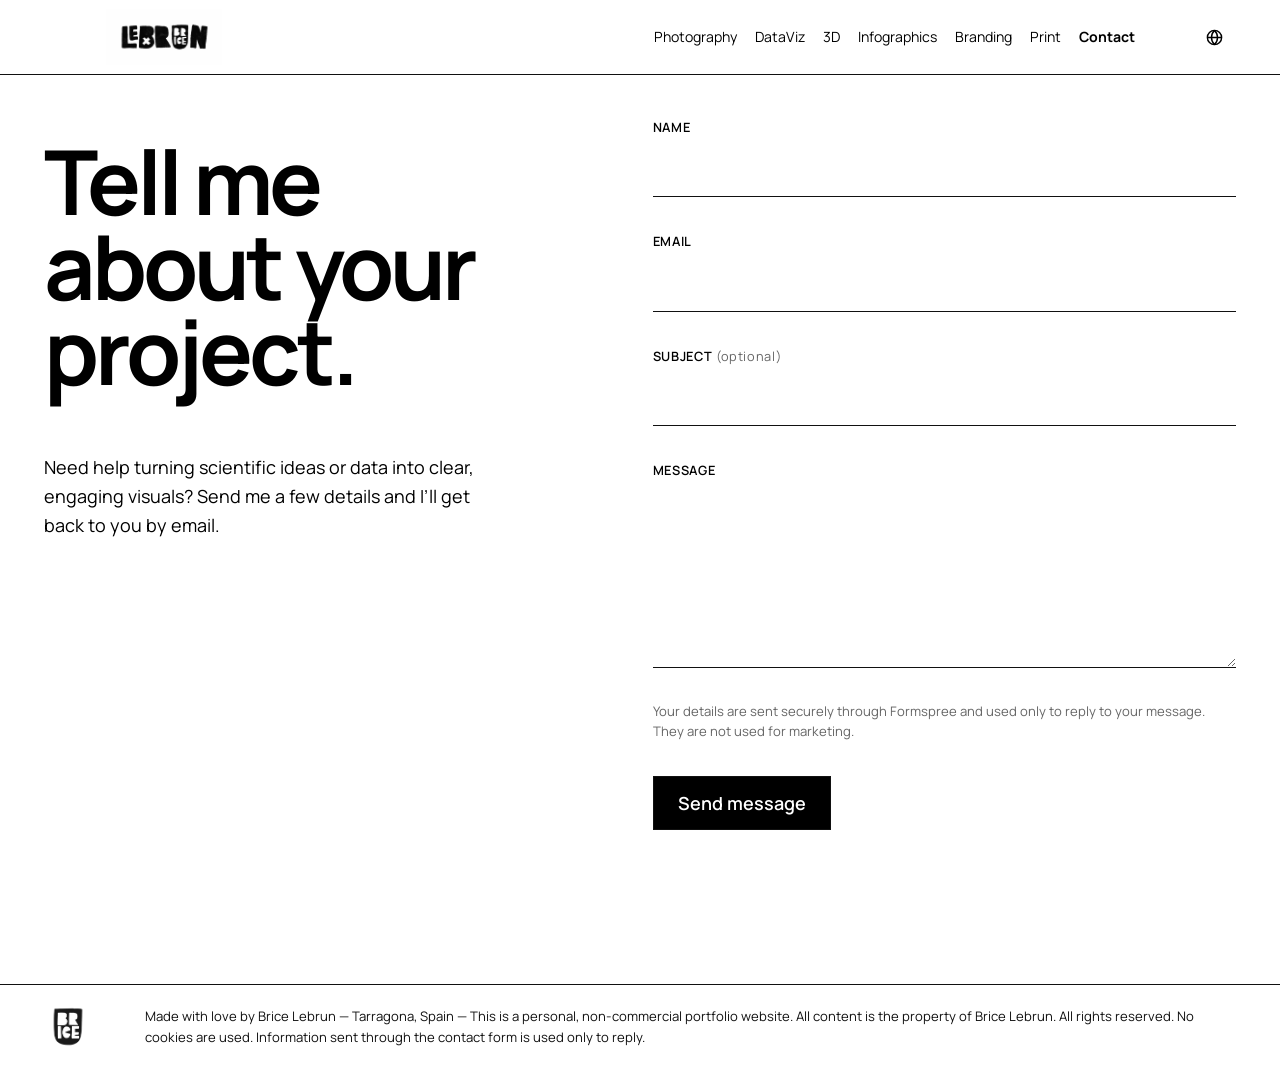
==== contact.html @ 517d518b "Publish privacy-clean website" ====
<!doctype html>
<html lang="en">
  <head>
    <meta charset="UTF-8" />
    <meta name="viewport" content="width=device-width, initial-scale=1.0" />
    <meta
      name="description"
      content="Contact Brice Lebrun about scientific graphic design, data visualization, 3D and illustration projects."
    />
    <title>Contact — Brice Lebrun</title>
    <link rel="preconnect" href="https://fonts.googleapis.com" />
    <link rel="preconnect" href="https://fonts.gstatic.com" crossorigin />
    <link
      href="https://fonts.googleapis.com/css2?family=Manrope:wght@400;600;700&display=swap"
      rel="stylesheet"
    />
    <link rel="icon" type="image/png" href="assets/brand/img-c383d57b9dda0b48.png" />
    <link rel="stylesheet" href="styles.css?v=i18n" />
  </head>
  <body>
    <a class="skip-link" href="#main">Skip to content</a>

    <header class="site-header">
      <div class="grid-shell nav-wrap">
        <a class="brand" href="index.html" aria-label="Back to homepage">
          <img src="assets/brand/web/img-441b02a15af96f12.gif?v=optimized-480" alt="Brice Lebrun animated logo" />
        </a>
        <button class="menu-toggle" type="button" aria-expanded="false" aria-controls="main-navigation" aria-label="Open navigation menu">
          <span class="menu-toggle-icon" aria-hidden="true"></span>
        </button>
        <nav id="main-navigation" aria-label="Main navigation">
          <ul class="nav-list">
            <li><a href="categories/photography.html">Photography</a></li>
            <li><a href="categories/data-visualization.html">DataViz</a></li>
            <li><a href="categories/photorealistic-3d-rendering.html">3D</a></li>
            <li><a href="categories/infographics.html">Infographics</a></li>
            <li><a href="categories/visual-identity.html">Branding</a></li>
            <li><a href="categories/print-illustration.html">Print</a></li>
            <li><a href="contact.html" aria-current="page">Contact</a></li>
          </ul>
        </nav>
      </div>
    </header>

    <main id="main" class="detail-main">
      <section class="section contact-section" aria-labelledby="contact-title">
        <div class="grid-shell contact-layout">
          <div class="contact-intro reveal">
            <h1 id="contact-title">Tell me about your project.</h1>
            <p>
              Need help turning scientific ideas or data into clear, engaging visuals? Send me a
              few details and I’ll get back to you by email.
            </p>
          </div>

          <form
            class="contact-form reveal"
            action="https://formspree.io/f/moealkqp"
            method="post"
            data-contact-form
          >
            <div class="form-field">
              <label for="contact-name">Name</label>
              <input id="contact-name" name="name" type="text" autocomplete="name" required />
            </div>

            <div class="form-field">
              <label for="contact-email">Email</label>
              <input id="contact-email" name="email" type="email" autocomplete="email" required />
            </div>

            <div class="form-field">
              <label for="contact-subject">Subject <span>(optional)</span></label>
              <input id="contact-subject" name="subject" type="text" autocomplete="off" />
            </div>

            <div class="form-field">
              <label for="contact-message">Message</label>
              <textarea id="contact-message" name="message" rows="8" required></textarea>
            </div>

            <div class="bot-trap" aria-hidden="true">
              <label for="contact-company">Leave this field empty</label>
              <input
                id="contact-company"
                name="_gotcha"
                type="text"
                tabindex="-1"
                autocomplete="off"
              />
            </div>

            <input type="hidden" name="_subject" value="New portfolio contact" />

            <p class="form-privacy">
              Your details are sent securely through Formspree and used only to reply to your
              message. They are not used for marketing.
            </p>

            <button class="form-submit" type="submit">Send message</button>
            <p class="form-status" data-form-status role="status" aria-live="polite"></p>
          </form>
        </div>
      </section>
    </main>

    <footer class="site-footer">
      <div class="grid-shell footer-wrap">
        <img src="assets/brand/web/img-e0fb109308e39464.webp" alt="Brice Lebrun logo" />
        <p>
          Made with love by Brice Lebrun - Tarragona, Spain - This is a personal, non-commercial
          portfolio website. All content is the property of Brice Lebrun. All rights reserved. No
          cookies are used. Information sent through the contact form is used only to reply.
        </p>
      </div>
    </footer>

    <script src="script.js?v=i18n"></script>
  </body>
</html>
---- styles.css ----
:root {
  --c-black: #000000;
  --c-near-black: #111111;
  --c-gray: #666666;
  --c-white: #ffffff;
  --gutter: clamp(20px, 3.5vw, 44px);
  --grid-gap: clamp(12px, 2vw, 26px);
  --section-space: clamp(72px, 12vw, 160px);
  --line: 1px solid #111111;
  --detail-header-min-height: 74px;
}

* {
  box-sizing: border-box;
}

html {
  scroll-behavior: smooth;
}

body {
  margin: 0;
  min-height: 100vh;
  display: flex;
  flex-direction: column;
  background: var(--c-white);
  color: var(--c-black);
  font-family: "Manrope", sans-serif;
  font-size: 18px;
  line-height: 1.6;
}

body > main {
  flex: 1;
}

@supports (min-height: 100dvh) {
  body {
    min-height: 100dvh;
  }
}

a {
  color: var(--c-black);
  text-decoration-thickness: 1px;
  text-underline-offset: 0.14em;
}

img {
  max-width: 100%;
  object-fit: contain;
}

a:focus-visible,
button:focus-visible,
input:focus-visible,
textarea:focus-visible {
  outline: 2px solid var(--c-black);
  outline-offset: 3px;
}

.skip-link {
  position: absolute;
  left: -9999px;
}

.skip-link:focus {
  left: 16px;
  top: 16px;
  z-index: 100;
  background: var(--c-white);
  border: var(--line);
  padding: 0.5rem 0.75rem;
}

.grid-shell {
  width: min(1400px, calc(100% - 2 * var(--gutter)));
  margin: 0 auto;
  display: grid;
  grid-template-columns: repeat(12, minmax(0, 1fr));
  gap: var(--grid-gap);
}

.section {
  padding-block: var(--section-space);
  border-top: var(--line);
}

main > .section:first-child {
  border-top: 0;
}

.site-header {
  position: sticky;
  top: 0;
  z-index: 20;
  background: var(--c-white);
  border-bottom: var(--line);
}

.nav-wrap {
  align-items: center;
  min-height: 74px;
}

.brand {
  grid-column: 1 / span 3;
  grid-row: 1;
  margin: 0;
  display: inline-flex;
  align-items: center;
  text-decoration: none;
}

.brand img {
  display: block;
  width: min(240px, 100%);
  max-height: 56px;
  object-fit: contain;
}

.nav-wrap > nav {
  grid-column: 4 / 12;
  grid-row: 1;
}

.language-picker {
  grid-column: 12 / -1;
  grid-row: 1;
  justify-self: end;
  position: relative;
  display: inline-flex;
  align-items: center;
  min-height: 44px;
  color: var(--c-black);
}

.language-picker-toggle {
  display: inline-flex;
  align-items: center;
  justify-content: center;
  width: 44px;
  height: 44px;
  padding: 10px;
  border: 0;
  background: transparent;
  color: inherit;
  cursor: pointer;
}

.language-picker-toggle svg {
  width: 19px;
  height: 19px;
}

.language-picker-options {
  position: absolute;
  z-index: 2;
  top: calc(100% + 6px);
  right: 0;
  display: grid;
  min-width: 64px;
  padding: 4px;
  border: var(--line);
  background: var(--c-white);
}

.language-picker-options[hidden] {
  display: none;
}

.language-picker-options button {
  min-width: 54px;
  min-height: 36px;
  padding: 4px 8px;
  border: 0;
  background: transparent;
  color: inherit;
  font: inherit;
  font-size: 0.82rem;
  font-weight: 600;
  text-align: left;
  cursor: pointer;
}

.language-picker-options button:hover,
.language-picker-options button[aria-checked="true"] {
  background: var(--c-near-black);
  color: var(--c-white);
}

.menu-toggle {
  display: none;
  grid-row: 1;
  width: 44px;
  height: 44px;
  padding: 10px;
  border: 0;
  background: transparent;
  color: var(--c-black);
  cursor: pointer;
}

.menu-toggle-icon,
.menu-toggle-icon::before,
.menu-toggle-icon::after {
  display: block;
  width: 24px;
  height: 2px;
  background: currentColor;
  transition: transform 200ms ease, opacity 200ms ease;
}

.menu-toggle-icon {
  position: relative;
  margin: auto;
}

.menu-toggle-icon::before,
.menu-toggle-icon::after {
  position: absolute;
  left: 0;
  content: "";
}

.menu-toggle-icon::before {
  transform: translateY(-7px);
}

.menu-toggle-icon::after {
  transform: translateY(7px);
}

.menu-toggle[aria-expanded="true"] .menu-toggle-icon {
  background: transparent;
}

.menu-toggle[aria-expanded="true"] .menu-toggle-icon::before {
  transform: rotate(45deg);
}

.menu-toggle[aria-expanded="true"] .menu-toggle-icon::after {
  transform: rotate(-45deg);
}

.nav-list {
  margin: 0;
  padding: 0;
  list-style: none;
  display: flex;
  justify-content: flex-end;
  align-items: center;
  flex-wrap: wrap;
  gap: 4px clamp(14px, 1.4vw, 22px);
  font-size: clamp(0.88rem, 1.1vw, 1rem);
  line-height: 1.25;
}

.nav-list a {
  text-decoration: none;
}

.nav-list a:hover:not([aria-current="page"]) {
  text-shadow: 0.35px 0 currentColor, -0.35px 0 currentColor;
}

.nav-list a[aria-current="page"] {
  font-weight: 700;
  text-decoration-thickness: 2px;
}

.hero .kicker,
.section-head p,
.work-meta {
  font-size: 0.8rem;
  letter-spacing: 0.05em;
  text-transform: uppercase;
}

.hero .kicker {
  grid-column: 1 / span 3;
  color: var(--c-gray);
}

.hero-media {
  grid-column: 1 / span 5;
  margin: 0;
  background: #fff;
}

.hero-media img {
  width: 100%;
  height: auto;
  display: block;
}

.hero-content {
  grid-column: 6 / -1;
  align-self: center;
}

.hero-title {
  position: relative;
  left: clamp(-168px, -12vw, -104px);
  z-index: 1;
  margin: 0;
  font-size: clamp(48px, 8vw, 120px);
  line-height: 0.95;
  letter-spacing: -0.035em;
  font-weight: 700;
  text-wrap: balance;
}

.hero-copy {
  margin-top: clamp(28px, 5vw, 72px);
  color: var(--c-near-black);
}

.hero-copy h2 {
  margin: 0 0 0.85rem;
  font-size: clamp(24px, 2.4vw, 36px);
  line-height: 1.05;
}

.hero-copy p {
  margin: 0;
  max-width: 52ch;
  text-wrap: pretty;
}

.section-head {
  grid-column: 1 / -1;
  margin-bottom: clamp(22px, 3vw, 40px);
}

.section-head h2 {
  margin: 0;
  font-size: clamp(28px, 4vw, 56px);
  line-height: 1;
  font-weight: 600;
}

.section-head p {
  margin-top: 0.85rem;
  max-width: 80ch;
  color: var(--c-gray);
}

.works-grid,
.projects-list {
  grid-column: 1 / -1;
  display: grid;
  grid-template-columns: repeat(12, minmax(0, 1fr));
  gap: clamp(18px, 2.6vw, 36px);
}

.card-link {
  text-decoration: none;
  display: block;
  color: inherit;
}

.works-grid .card-link {
  grid-column: span 6;
}

.works-grid > .work-card {
  grid-column: span 6;
}

.projects-list .card-link {
  grid-column: span 12;
}

.work-card {
  border-top: var(--line);
  padding-top: 14px;
}

.work-card figure {
  margin: 0 0 12px;
  background: #f2f2f2;
}

.work-card img {
  display: block;
  width: 100%;
  height: auto;
}

.work-card h3,
.project-card h3 {
  margin: 0 0 8px;
  font-size: clamp(20px, 2.2vw, 30px);
  line-height: 1.1;
}

.work-meta {
  margin: 0 0 8px;
  color: var(--c-gray);
}

.work-card p,
.project-card p {
  margin: 0;
  font-size: 1rem;
}

.project-card {
  display: grid;
  grid-template-columns: repeat(12, minmax(0, 1fr));
  gap: 16px;
  border-top: var(--line);
  padding-top: 14px;
}

.project-card figure {
  grid-column: 1 / span 4;
  margin: 0;
  background: #f2f2f2;
}

.project-card img {
  display: block;
  width: 100%;
  height: auto;
}

.project-content {
  grid-column: 5 / -1;
}

.card-link:hover h3,
.card-link:focus-visible h3 {
  text-decoration: underline;
  text-decoration-thickness: 1px;
  text-underline-offset: 0.16em;
}

.detail-main {
  flex: 1;
  min-height: calc(100vh - var(--detail-header-min-height));
  padding-block: 0;
}

.detail-main .section {
  padding-top: clamp(18px, 3vw, 34px);
  padding-bottom: var(--section-space);
}

body:has(> main.detail-main) {
  min-height: 100vh;
  display: flex;
  flex-direction: column;
}

@supports (min-height: 100dvh) {
  body:has(> main.detail-main) {
    min-height: 100dvh;
  }

  .detail-main {
    min-height: calc(100dvh - var(--detail-header-min-height));
  }
}

.detail-wrap {
  grid-column: 1 / -1;
  padding-top: clamp(18px, 3vw, 34px);
}

.detail-layout {
  grid-column: 1 / -1;
  display: grid;
  grid-template-columns: repeat(12, minmax(0, 1fr));
  gap: clamp(14px, 2.2vw, 24px);
}

.detail-figure {
  grid-column: 1 / span 5;
  margin: 0;
  background: #f2f2f2;
}

.detail-figure img {
  display: block;
  width: 100%;
  height: auto;
}

.detail-content {
  grid-column: 6 / -1;
}

.detail-content h1 {
  margin: 0 0 10px;
  font-size: clamp(32px, 5vw, 64px);
  line-height: 1;
}

.detail-meta {
  margin: 0 0 14px;
  color: var(--c-gray);
  font-size: 0.84rem;
  letter-spacing: 0.05em;
  text-transform: uppercase;
}

.detail-summary {
  margin: 0 0 14px;
  font-weight: 600;
}

.detail-body {
  margin: 0;
}

.site-footer {
  border-top: var(--line);
  padding-block: 12px;
}

.footer-wrap {
  align-items: center;
}

.footer-wrap img {
  grid-column: 1 / span 1;
  width: 48px;
  height: auto;
  object-fit: contain;
}

.footer-wrap p {
  grid-column: 2 / -1;
  margin: 0;
  font-size: 0.82rem;
  color: var(--c-near-black);
}

/* Contact page */
.contact-layout {
  align-items: start;
}

.contact-intro {
  grid-column: 1 / span 5;
  position: sticky;
  top: calc(var(--detail-header-min-height) + clamp(28px, 5vw, 72px));
}

.contact-kicker {
  margin: 0 0 16px;
  color: var(--c-gray);
  font-size: 0.8rem;
  letter-spacing: 0.05em;
  text-transform: uppercase;
}

.contact-intro h1 {
  margin: 0;
  font-size: clamp(48px, 7vw, 104px);
  line-height: 0.95;
  letter-spacing: -0.045em;
  text-wrap: balance;
}

.contact-intro > p:last-child {
  max-width: 42ch;
  margin: clamp(28px, 5vw, 60px) 0 0;
  text-wrap: pretty;
}

.contact-form {
  grid-column: 7 / -1;
  display: grid;
  gap: clamp(22px, 3vw, 34px);
  padding-top: 8px;
}

.form-field {
  display: grid;
  gap: 8px;
}

.form-field label {
  font-size: 0.8rem;
  font-weight: 600;
  letter-spacing: 0.05em;
  text-transform: uppercase;
}

.form-field label span {
  color: var(--c-gray);
  font-weight: 400;
  text-transform: none;
}

.form-field input,
.form-field textarea {
  width: 100%;
  border: 0;
  border-bottom: var(--line);
  border-radius: 0;
  padding: 10px 0 12px;
  background: transparent;
  color: var(--c-black);
  font: inherit;
}

.form-field textarea {
  height: clamp(160px, 22vh, 180px);
  min-height: 160px;
  resize: vertical;
}

.form-field input::placeholder,
.form-field textarea::placeholder {
  color: var(--c-gray);
}

.bot-trap {
  position: absolute !important;
  left: -10000px !important;
  width: 1px !important;
  height: 1px !important;
  overflow: hidden !important;
}

.form-privacy,
.form-status {
  margin: 0;
  color: var(--c-gray);
  font-size: 0.82rem;
  line-height: 1.5;
}

.form-submit {
  justify-self: start;
  min-height: 52px;
  border: var(--line);
  padding: 12px 24px;
  background: var(--c-black);
  color: var(--c-white);
  font: inherit;
  font-weight: 600;
  cursor: pointer;
  transition: background-color 180ms ease, color 180ms ease;
}

.form-submit:hover {
  background: var(--c-white);
  color: var(--c-black);
}

.form-submit:disabled {
  cursor: wait;
  opacity: 0.65;
}

.form-status:empty {
  display: none;
}

.form-status[data-state="error"] {
  color: #9b1c1c;
}

.form-status[data-state="success"] {
  color: #176b37;
}

.reveal {
  opacity: 0;
  transform: translateY(10px);
  transition: opacity 360ms ease, transform 360ms ease;
}

.reveal.is-visible {
  opacity: 1;
  transform: translateY(0);
}

@media (max-width: 980px) {
  .grid-shell,
  .works-grid,
  .projects-list {
    grid-template-columns: repeat(6, minmax(0, 1fr));
  }

  .brand,
  .hero .kicker,
  .hero-media,
  .hero-content,
  .hero-title,
  .hero-copy,
  .section-head,
  .work-card,
  .project-card,
  .works-grid .card-link,
  .projects-list .card-link {
    grid-column: 1 / -1;
  }

  .project-card {
    grid-template-columns: repeat(6, minmax(0, 1fr));
  }

  .project-card figure {
    grid-column: 1 / span 2;
  }

  .project-content {
    grid-column: 3 / -1;
  }

  .nav-list {
    justify-content: flex-start;
    padding-bottom: 12px;
  }

  .nav-wrap > nav {
    grid-column: 1 / -1;
  }

  .nav-enhanced .brand {
    grid-column: 1 / span 4;
  }

  .nav-enhanced .language-picker {
    grid-column: 5;
  }

  .nav-enhanced .menu-toggle {
    display: block;
    grid-column: 6;
    justify-self: end;
  }

  .nav-enhanced .nav-wrap > nav {
    grid-column: 1 / -1;
    width: 100%;
  }

  .nav-enhanced .nav-wrap > nav[hidden] {
    display: none;
  }

  .nav-enhanced .nav-list {
    align-items: stretch;
    flex-direction: column;
    gap: 0;
    padding: 8px 0 16px;
  }

  .nav-enhanced .nav-list a {
    display: block;
    min-height: 44px;
    padding: 10px 0;
  }

  .brand img {
    max-height: 48px;
  }

  .hero-content {
    display: contents;
    align-self: auto;
  }

  .hero-title {
    left: 0;
    order: -1;
  }

  .footer-wrap img {
    grid-column: 1 / span 1;
  }

  .footer-wrap p {
    grid-column: 2 / -1;
  }

  .detail-layout {
    grid-template-columns: repeat(6, minmax(0, 1fr));
  }

  .detail-figure,
  .detail-content,
  .contact-intro,
  .contact-form {
    grid-column: 1 / -1;
  }

  .contact-intro {
    position: static;
  }

  .contact-form {
    margin-top: clamp(42px, 8vw, 72px);
  }
}

@media (max-width: 1100px) {
  .nav-enhanced .nav-wrap {
    position: relative;
  }

  .nav-enhanced .brand {
    grid-column: 1 / -3;
  }

  .nav-enhanced .language-picker {
    grid-column: -3 / -2;
  }

  .nav-enhanced .menu-toggle {
    display: block;
    grid-column: -2 / -1;
    justify-self: end;
  }

  .nav-enhanced .nav-wrap > nav {
    position: absolute;
    top: 100%;
    left: calc(-1 * var(--gutter));
    grid-column: 1 / -1;
    width: calc(100% + 2 * var(--gutter));
    max-height: calc(100vh - var(--detail-header-min-height));
    max-height: calc(100dvh - var(--detail-header-min-height));
    overflow-y: auto;
    padding-inline: var(--gutter);
    background: var(--c-white);
    border-bottom: var(--line);
  }

  .nav-enhanced .nav-wrap > nav[hidden] {
    display: none;
  }

  .nav-enhanced .nav-list {
    align-items: stretch;
    flex-direction: column;
    gap: 0;
    padding: 8px 0 16px;
    font-size: 1rem;
  }

  .nav-enhanced .nav-list a {
    display: block;
    min-height: 44px;
    padding: 10px 0;
  }
}

@media (max-width: 640px) {
  body {
    font-size: 16px;
  }

  .nav-list {
    font-size: 1rem;
  }

  .nav-wrap {
    min-height: 64px;
  }

  .nav-wrap .brand {
    grid-column: 1 / span 2;
  }

  .nav-enhanced .language-picker {
    grid-column: 3;
  }

  .nav-enhanced .menu-toggle {
    grid-column: 4;
  }

  .detail-main .section {
    padding-top: 32px;
  }

  .grid-shell,
  .works-grid,
  .projects-list,
  .project-card {
    grid-template-columns: repeat(4, minmax(0, 1fr));
  }

  .project-card figure,
  .project-content {
    grid-column: 1 / -1;
  }

  .work-card,
  .works-grid .card-link {
    grid-column: 1 / -1;
  }

  .brand img {
    max-height: 42px;
  }

  .footer-wrap img,
  .footer-wrap p {
    grid-column: 1 / -1;
  }
}

@media (prefers-reduced-motion: reduce) {
  html {
    scroll-behavior: auto;
  }

  .reveal {
    opacity: 1;
    transform: none;
    transition: none;
  }

  .menu-toggle-icon,
  .menu-toggle-icon::before,
  .menu-toggle-icon::after {
    transition: none;
  }

}

/* Category pages: integrated editorial spreads */
.category-intro {
  grid-column: 1 / -1;
  display: grid;
  grid-template-columns: repeat(12, minmax(0, 1fr));
  gap: var(--grid-gap);
  align-items: end;
  margin-bottom: clamp(54px, 9vw, 120px);
}

.category-intro h1 {
  grid-column: 1 / span 8;
  margin: 0;
  font-size: clamp(48px, 8vw, 120px);
  line-height: 0.95;
  letter-spacing: -0.045em;
  font-weight: 700;
  text-wrap: balance;
}

.category-intro p {
  grid-column: 9 / -1;
  margin: 0;
  max-width: 38ch;
  font-size: clamp(1rem, 1.35vw, 1.2rem);
  line-height: 1.45;
}

.category-works {
  grid-column: 1 / -1;
  display: grid;
  gap: clamp(72px, 12vw, 160px);
}

.category-work {
  display: grid;
  grid-template-columns: repeat(12, minmax(0, 1fr));
  gap: var(--grid-gap);
  align-items: start;
  padding-top: 14px;
}

.category-work figure {
  grid-column: 1 / span 6;
  margin: 0;
  background: #f2f2f2;
}

.category-work img {
  display: block;
  width: 100%;
  height: auto;
  transition: filter 300ms ease;
}

.category-work figure.category-photo-portrait {
  aspect-ratio: auto;
}

.category-work:hover img {
  filter: contrast(1.05);
}

.category-work-content {
  grid-column: 8 / -1;
  padding-top: clamp(8px, 2vw, 28px);
}

.category-work h2 {
  margin: 0 0 10px;
  font-size: clamp(24px, 3vw, 42px);
  line-height: 1.05;
  letter-spacing: -0.02em;
}

.category-work .work-meta {
  margin-bottom: 22px;
}

.category-work-content p {
  margin: 0 0 1rem;
  font-size: 1.125rem;
  line-height: 1.55;
  text-wrap: pretty;
}

.category-work-content p:last-child {
  margin-bottom: 0;
}

.category-work:nth-child(even) figure {
  grid-column: 7 / -1;
}

.category-work:nth-child(even) .category-work-content {
  grid-column: 1 / span 5;
  grid-row: 1;
}

/* Shared secondary gallery used by every category page. */
.category-gallery {
  display: grid;
  grid-template-columns: repeat(2, minmax(0, 1fr));
  gap: var(--grid-gap);
  align-items: start;
}

.category-gallery-stack {
  display: grid;
  gap: var(--grid-gap);
}

.category-gallery-single,
.category-gallery-wide {
  grid-column: 1 / -1;
}

.category-gallery > figure:only-child {
  grid-column: 1 / -1;
}

/* In a two-column gallery, let an unpaired final image use the full row. */
.category-gallery > figure:nth-child(odd):last-child {
  grid-column: 1 / -1;
}

.category-gallery-photography {
  grid-template-columns: minmax(0, 2.243fr) minmax(0, 1fr);
}

.category-gallery-geospatial-pair {
  grid-template-columns: minmax(0, 0.75fr) minmax(0, 0.707fr);
}

.category-gallery-brand-pair {
  grid-template-columns: minmax(0, 1fr) minmax(0, 1.484fr);
}

.category-gallery-panoramic {
  grid-template-columns: minmax(0, 1fr) minmax(0, 4.27fr);
}

.category-gallery figure {
  margin: 0;
  min-width: 0;
  overflow: hidden;
  background: #f2f2f2;
}

.category-gallery img {
  display: block;
  width: 100%;
  height: auto;
  transition: filter 300ms ease;
}

.category-gallery figure:hover img {
  filter: contrast(1.05);
}

.category-work figure,
.category-gallery figure {
  position: relative;
  overflow: hidden;
}

.image-caption {
  position: absolute;
  right: clamp(12px, 1.6vw, 22px);
  bottom: clamp(10px, 1.4vw, 18px);
  z-index: 1;
  max-width: min(80%, 48ch);
  margin: 0;
  color: var(--c-white);
  font-size: clamp(0.78rem, 1.05vw, 0.95rem);
  font-weight: 600;
  line-height: 1.35;
  text-align: right;
  text-wrap: balance;
  opacity: 0;
  transform: translateY(5px);
  pointer-events: none;
  text-shadow:
    0 1px 2px rgb(0 0 0 / 95%),
    0 2px 8px rgb(0 0 0 / 85%),
    0 0 18px rgb(0 0 0 / 65%);
  transition: opacity 180ms ease, transform 180ms ease;
}

.category-work figure:hover .image-caption,
.category-work figure:focus-within .image-caption,
.category-gallery figure:hover .image-caption,
.category-gallery figure:focus-within .image-caption {
  opacity: 1;
  transform: translateY(0);
}

/* Touch devices cannot reveal information through hover. Keep captions visible
   over a compact gradient so they remain readable without changing image ratios. */
@media (max-width: 980px), (hover: none), (pointer: coarse) {
  .image-caption {
    right: 0;
    bottom: 0;
    left: 0;
    max-width: none;
    padding: clamp(48px, 15vw, 72px) 14px 14px;
    background: linear-gradient(to bottom, transparent, rgb(0 0 0 / 82%));
    font-size: 0.875rem;
    text-align: left;
    text-wrap: pretty;
    opacity: 1;
    transform: none;
  }
}

@media (max-width: 980px) {
  .category-intro,
  .category-work {
    grid-template-columns: repeat(6, minmax(0, 1fr));
  }

  .category-intro h1,
  .category-intro p {
    grid-column: 1 / -1;
  }

  .category-intro p {
    max-width: 60ch;
  }

  .category-work figure,
  .category-work:nth-child(even) figure {
    grid-column: 1 / span 3;
  }

  .category-work-content,
  .category-work:nth-child(even) .category-work-content {
    grid-column: 4 / -1;
    grid-row: auto;
  }

  .category-work-content p {
    font-size: 1rem;
  }

}

@media (max-width: 640px) {
  .category-intro,
  .category-work {
    grid-template-columns: repeat(4, minmax(0, 1fr));
  }

  .category-intro {
    margin-bottom: 72px;
  }

  .category-work figure,
  .category-work:nth-child(even) figure,
  .category-work-content,
  .category-work:nth-child(even) .category-work-content {
    grid-column: 1 / -1;
  }

  .category-work-content {
    padding-top: 4px;
  }

  .category-gallery,
  .category-gallery-photography,
  .category-gallery-geospatial-pair,
  .category-gallery-brand-pair,
  .category-gallery-panoramic {
    grid-template-columns: minmax(0, 1fr);
  }

}

@media (prefers-reduced-motion: reduce) {
  .image-caption {
    transform: none;
    transition: none;
  }
}

/* Image lightbox */
.lightbox-trigger:focus-visible {
  outline: 3px solid currentColor;
  outline-offset: 4px;
}

body.lightbox-open {
  overflow: hidden;
}

.image-lightbox {
  position: fixed;
  z-index: 1000;
  inset: 0;
  display: grid;
  place-items: center;
  padding: clamp(24px, 5vw, 72px);
  background: rgb(0 0 0 / 88%);
  opacity: 0;
  transition: opacity 180ms ease;
}

.image-lightbox[hidden] {
  display: none;
}

.image-lightbox.is-open {
  opacity: 1;
}

.image-lightbox-content {
  display: grid;
  gap: 12px;
  width: fit-content;
  max-width: 100%;
  margin: 0;
}

.image-lightbox-content img {
  display: block;
  width: auto;
  max-width: 100%;
  height: auto;
  max-height: calc(100vh - 140px);
  margin: auto;
  object-fit: contain;
  box-shadow: 0 12px 48px rgb(0 0 0 / 45%);
}

.image-lightbox-content figcaption {
  max-width: 72ch;
  margin: auto;
  color: #fff;
  font-size: 0.875rem;
  line-height: 1.4;
  text-align: center;
}

.image-lightbox-close {
  position: absolute;
  top: max(16px, env(safe-area-inset-top));
  right: max(16px, env(safe-area-inset-right));
  display: grid;
  width: 48px;
  height: 48px;
  padding: 0;
  border: 0;
  border-radius: 50%;
  place-items: center;
  color: #fff;
  background: rgb(255 255 255 / 12%);
  font: inherit;
  font-size: 2rem;
  line-height: 1;
  cursor: pointer;
}

.image-lightbox-close:hover,
.image-lightbox-close:focus-visible {
  background: rgb(255 255 255 / 24%);
}

.image-lightbox-close:focus-visible {
  outline: 2px solid #fff;
  outline-offset: 3px;
}

.image-lightbox-arrow {
  position: absolute;
  z-index: 1;
  top: 50%;
  display: grid;
  width: 52px;
  height: 64px;
  padding: 0;
  border: 0;
  place-items: center;
  color: #fff;
  background: rgb(0 0 0 / 24%);
  font: inherit;
  font-size: 3.25rem;
  line-height: 1;
  cursor: pointer;
  transform: translateY(-50%);
}

.image-lightbox-previous {
  left: 16px;
}

.image-lightbox-next {
  right: 16px;
}

.image-lightbox-arrow:hover,
.image-lightbox-arrow:focus-visible {
  background: rgb(255 255 255 / 18%);
}

.image-lightbox-arrow:focus-visible {
  outline: 2px solid #fff;
  outline-offset: 3px;
}

.image-lightbox-arrow[hidden] {
  display: none;
}

@media (max-width: 640px) {
  .image-lightbox {
    padding: 68px 16px 24px;
  }

  .image-lightbox-content img {
    max-height: calc(100vh - 130px);
  }

  .image-lightbox-arrow {
    width: 44px;
    height: 56px;
    font-size: 2.75rem;
  }

  .image-lightbox-previous {
    left: 4px;
  }

  .image-lightbox-next {
    right: 4px;
  }
}

@media (prefers-reduced-motion: reduce) {
  .image-lightbox {
    transition: none;
  }
}
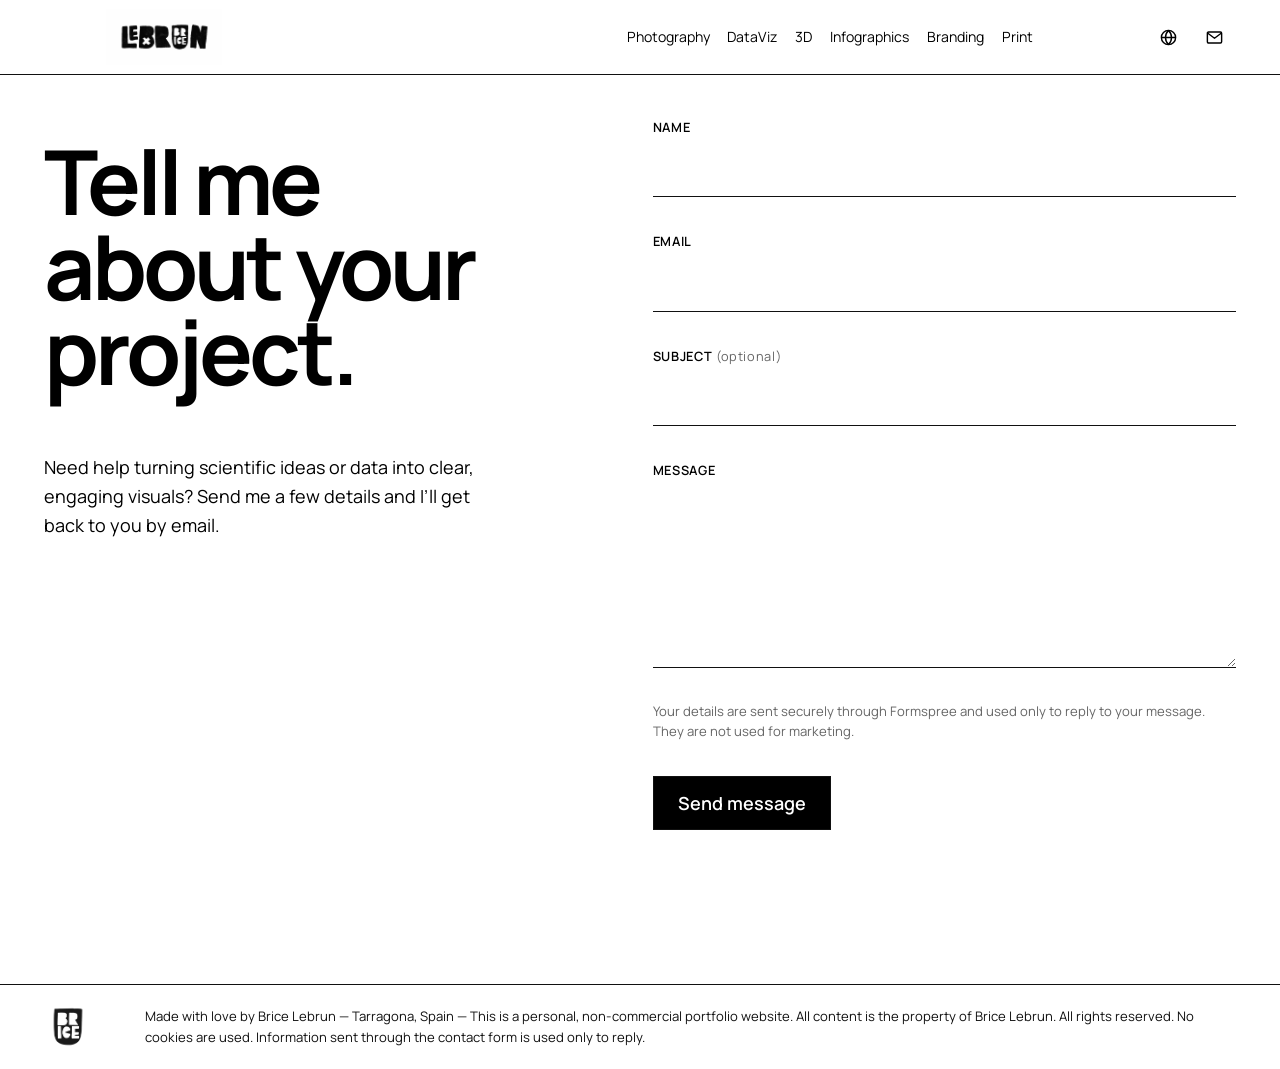
==== commit cba4f562: "Add contact shortcut to header" ====
--- a/contact.html
+++ b/contact.html
@@ -15,7 +15,7 @@
       rel="stylesheet"
     />
     <link rel="icon" type="image/png" href="assets/brand/img-c383d57b9dda0b48.png" />
-    <link rel="stylesheet" href="styles.css?v=i18n" />
+    <link rel="stylesheet" href="styles.css?v=header-contact-2" />
   </head>
   <body>
     <a class="skip-link" href="#main">Skip to content</a>
@@ -36,9 +36,16 @@
             <li><a href="categories/infographics.html">Infographics</a></li>
             <li><a href="categories/visual-identity.html">Branding</a></li>
             <li><a href="categories/print-illustration.html">Print</a></li>
-            <li><a href="contact.html" aria-current="page">Contact</a></li>
           </ul>
         </nav>
+        <div class="header-actions">
+          <a class="contact-shortcut" href="contact.html" aria-label="Contact" aria-current="page">
+            <svg aria-hidden="true" viewBox="0 0 24 24" fill="none" stroke="currentColor" stroke-width="1.8" stroke-linecap="round" stroke-linejoin="round">
+              <rect x="3" y="5" width="18" height="14" rx="1.5"></rect>
+              <path d="m4 7 8 6 8-6"></path>
+            </svg>
+          </a>
+        </div>
       </div>
     </header>
 
@@ -115,6 +122,6 @@
       </div>
     </footer>
 
-    <script src="script.js?v=i18n"></script>
+    <script src="script.js?v=header-contact"></script>
   </body>
 </html>
--- a/styles.css
+++ b/styles.css
@@ -120,14 +120,20 @@
 }
 
 .nav-wrap > nav {
-  grid-column: 4 / 12;
+  grid-column: 4 / 11;
   grid-row: 1;
 }
 
-.language-picker {
-  grid-column: 12 / -1;
+.header-actions {
+  grid-column: 11 / -1;
   grid-row: 1;
   justify-self: end;
+  display: inline-flex;
+  align-items: center;
+  gap: 2px;
+}
+
+.language-picker {
   position: relative;
   display: inline-flex;
   align-items: center;
@@ -146,9 +152,27 @@
   background: transparent;
   color: inherit;
   cursor: pointer;
+  transition: background-color 200ms ease, color 200ms ease;
 }
 
 .language-picker-toggle svg {
+  width: 19px;
+  height: 19px;
+}
+
+.contact-shortcut {
+  display: inline-flex;
+  align-items: center;
+  justify-content: center;
+  width: 44px;
+  height: 44px;
+  padding: 10px;
+  color: inherit;
+  text-decoration: none;
+  transition: background-color 200ms ease, color 200ms ease;
+}
+
+.contact-shortcut svg {
   width: 19px;
   height: 19px;
 }
@@ -727,7 +751,7 @@
     grid-column: 1 / span 4;
   }
 
-  .nav-enhanced .language-picker {
+  .nav-enhanced .header-actions {
     grid-column: 5;
   }
 
@@ -804,19 +828,37 @@
 @media (max-width: 1100px) {
   .nav-enhanced .nav-wrap {
     position: relative;
+    grid-template-columns: 90px minmax(0, 1fr) 44px;
+    column-gap: 4px;
   }
 
   .nav-enhanced .brand {
-    grid-column: 1 / -3;
-  }
-
-  .nav-enhanced .language-picker {
-    grid-column: -3 / -2;
+    grid-column: 1 / -1;
+    justify-self: center;
+    position: absolute;
+    left: 50%;
+    transform: translateX(-50%);
+  }
+
+  .brand img {
+    width: auto;
+    height: 40px;
+    max-height: none;
+  }
+
+  .nav-enhanced .header-actions {
+    grid-column: 1;
+    justify-self: start;
+  }
+
+  .nav-enhanced .language-picker-options {
+    right: auto;
+    left: 0;
   }
 
   .nav-enhanced .menu-toggle {
     display: block;
-    grid-column: -2 / -1;
+    grid-column: 3;
     justify-self: end;
   }
 
@@ -866,18 +908,6 @@
     min-height: 64px;
   }
 
-  .nav-wrap .brand {
-    grid-column: 1 / span 2;
-  }
-
-  .nav-enhanced .language-picker {
-    grid-column: 3;
-  }
-
-  .nav-enhanced .menu-toggle {
-    grid-column: 4;
-  }
-
   .detail-main .section {
     padding-top: 32px;
   }
@@ -907,6 +937,25 @@
   .footer-wrap p {
     grid-column: 1 / -1;
   }
+
+  .site-footer {
+    padding-block: 8px;
+  }
+
+  .footer-wrap {
+    row-gap: 6px;
+  }
+
+  .footer-wrap img {
+    width: 36px;
+    justify-self: center;
+  }
+
+  .footer-wrap p {
+    font-size: 0.68rem;
+    line-height: 1.4;
+    text-align: center;
+  }
 }
 
 @media (prefers-reduced-motion: reduce) {
@@ -923,6 +972,11 @@
   .menu-toggle-icon,
   .menu-toggle-icon::before,
   .menu-toggle-icon::after {
+    transition: none;
+  }
+
+  .language-picker-toggle,
+  .contact-shortcut {
     transition: none;
   }
 
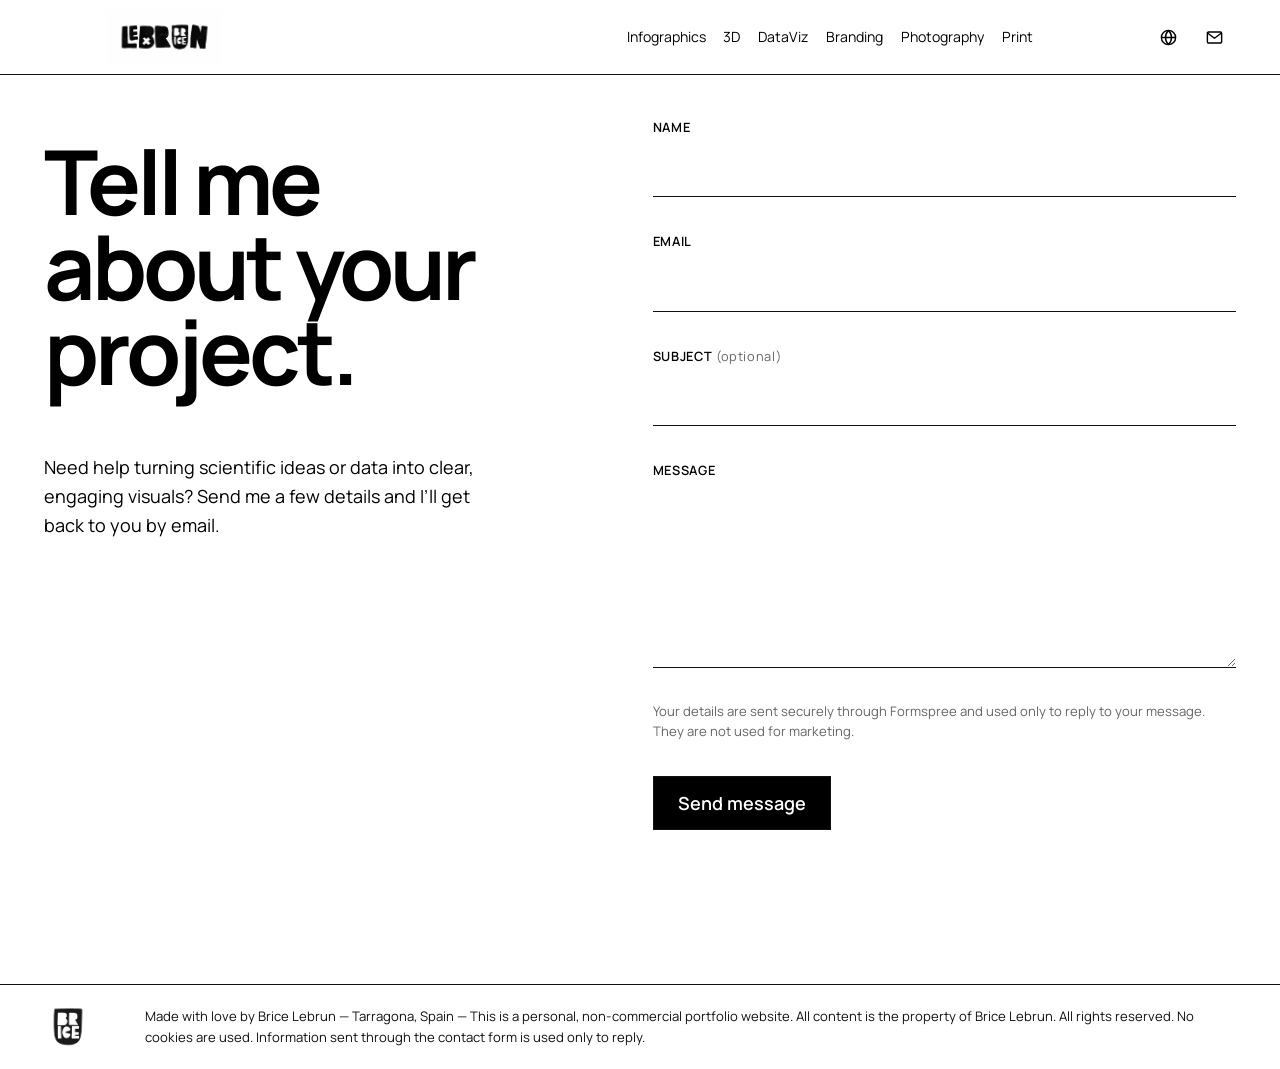
==== commit ce29a47e: "Update navigation order and language selector" ====
--- a/contact.html
+++ b/contact.html
@@ -30,11 +30,11 @@
         </button>
         <nav id="main-navigation" aria-label="Main navigation">
           <ul class="nav-list">
+            <li><a href="categories/infographics.html">Infographics</a></li>
+            <li><a href="categories/photorealistic-3d-rendering.html">3D</a></li>
+            <li><a href="categories/data-visualization.html">DataViz</a></li>
+            <li><a href="categories/visual-identity.html">Branding</a></li>
             <li><a href="categories/photography.html">Photography</a></li>
-            <li><a href="categories/data-visualization.html">DataViz</a></li>
-            <li><a href="categories/photorealistic-3d-rendering.html">3D</a></li>
-            <li><a href="categories/infographics.html">Infographics</a></li>
-            <li><a href="categories/visual-identity.html">Branding</a></li>
             <li><a href="categories/print-illustration.html">Print</a></li>
           </ul>
         </nav>
--- a/styles.css
+++ b/styles.css
@@ -53,6 +53,7 @@
 
 a:focus-visible,
 button:focus-visible,
+select:focus-visible,
 input:focus-visible,
 textarea:focus-visible {
   outline: 2px solid var(--c-black);
@@ -137,27 +138,39 @@
   position: relative;
   display: inline-flex;
   align-items: center;
-  min-height: 44px;
-  color: var(--c-black);
-}
-
-.language-picker-toggle {
-  display: inline-flex;
-  align-items: center;
   justify-content: center;
   width: 44px;
-  height: 44px;
+  min-height: 44px;
   padding: 10px;
-  border: 0;
-  background: transparent;
-  color: inherit;
-  cursor: pointer;
-  transition: background-color 200ms ease, color 200ms ease;
-}
-
-.language-picker-toggle svg {
+  color: var(--c-black);
+  transition: background-color 200ms ease;
+}
+
+.language-picker:focus-within {
+  background: #eeeeee;
+}
+
+.language-picker-icon {
   width: 19px;
   height: 19px;
+  flex: 0 0 auto;
+  pointer-events: none;
+}
+
+.language-picker-select {
+  position: absolute;
+  inset: 0;
+  width: 100%;
+  height: 100%;
+  padding: 0;
+  border: 0;
+  border-radius: 0;
+  opacity: 0;
+  cursor: pointer;
+}
+
+.language-picker-select:focus-visible {
+  outline: 0;
 }
 
 .contact-shortcut {
@@ -175,42 +188,6 @@
 .contact-shortcut svg {
   width: 19px;
   height: 19px;
-}
-
-.language-picker-options {
-  position: absolute;
-  z-index: 2;
-  top: calc(100% + 6px);
-  right: 0;
-  display: grid;
-  min-width: 64px;
-  padding: 4px;
-  border: var(--line);
-  background: var(--c-white);
-}
-
-.language-picker-options[hidden] {
-  display: none;
-}
-
-.language-picker-options button {
-  min-width: 54px;
-  min-height: 36px;
-  padding: 4px 8px;
-  border: 0;
-  background: transparent;
-  color: inherit;
-  font: inherit;
-  font-size: 0.82rem;
-  font-weight: 600;
-  text-align: left;
-  cursor: pointer;
-}
-
-.language-picker-options button:hover,
-.language-picker-options button[aria-checked="true"] {
-  background: var(--c-near-black);
-  color: var(--c-white);
 }
 
 .menu-toggle {
@@ -851,11 +828,6 @@
     justify-self: start;
   }
 
-  .nav-enhanced .language-picker-options {
-    right: auto;
-    left: 0;
-  }
-
   .nav-enhanced .menu-toggle {
     display: block;
     grid-column: 3;
@@ -975,7 +947,7 @@
     transition: none;
   }
 
-  .language-picker-toggle,
+  .language-picker-select,
   .contact-shortcut {
     transition: none;
   }
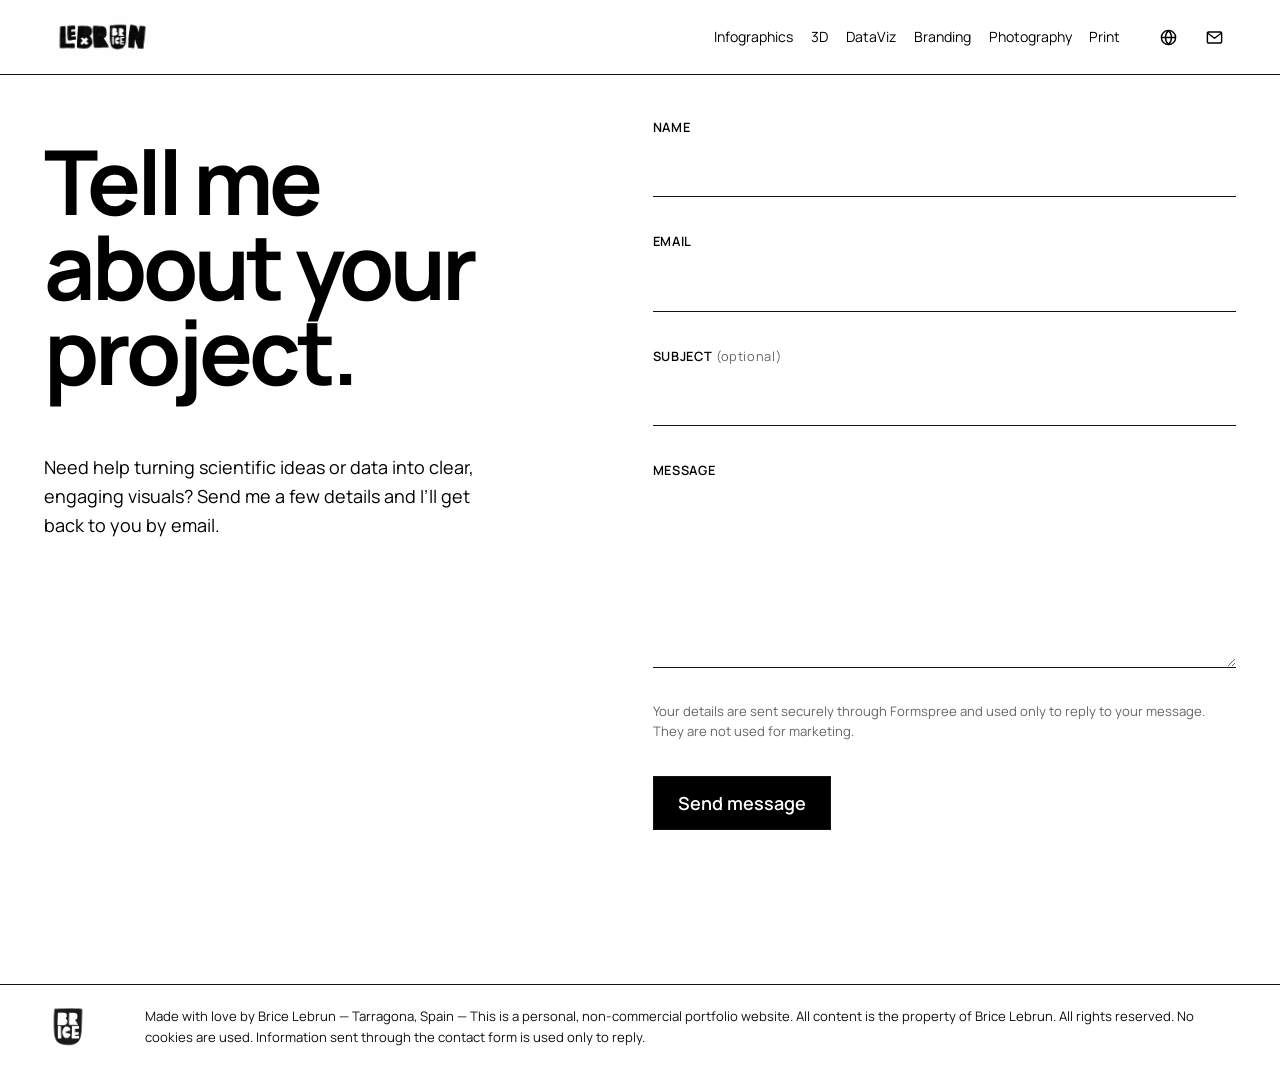
==== commit a561b75e: "Improve mobile image captions" ====
--- a/contact.html
+++ b/contact.html
@@ -15,7 +15,7 @@
       rel="stylesheet"
     />
     <link rel="icon" type="image/png" href="assets/brand/img-c383d57b9dda0b48.png" />
-    <link rel="stylesheet" href="styles.css?v=header-contact-2" />
+    <link rel="stylesheet" href="styles.css?v=mobile-captions-3" />
   </head>
   <body>
     <a class="skip-link" href="#main">Skip to content</a>
--- a/styles.css
+++ b/styles.css
@@ -100,12 +100,13 @@
 }
 
 .nav-wrap {
+  grid-template-columns: auto minmax(0, 1fr) auto;
   align-items: center;
   min-height: 74px;
 }
 
 .brand {
-  grid-column: 1 / span 3;
+  grid-column: 1;
   grid-row: 1;
   margin: 0;
   display: inline-flex;
@@ -121,12 +122,13 @@
 }
 
 .nav-wrap > nav {
-  grid-column: 4 / 11;
+  grid-column: 2;
   grid-row: 1;
+  justify-self: end;
 }
 
 .header-actions {
-  grid-column: 11 / -1;
+  grid-column: 3;
   grid-row: 1;
   justify-self: end;
   display: inline-flex;
@@ -1152,20 +1154,22 @@
 }
 
 /* Touch devices cannot reveal information through hover. Keep captions visible
-   over a compact gradient so they remain readable without changing image ratios. */
+   below the image so long text never obscures the artwork. */
 @media (max-width: 980px), (hover: none), (pointer: coarse) {
   .image-caption {
-    right: 0;
-    bottom: 0;
-    left: 0;
+    position: static;
     max-width: none;
-    padding: clamp(48px, 15vw, 72px) 14px 14px;
-    background: linear-gradient(to bottom, transparent, rgb(0 0 0 / 82%));
-    font-size: 0.875rem;
-    text-align: left;
+    padding: 2px 0 0;
+    color: var(--c-gray);
+    background: var(--c-white);
+    font-size: 0.75rem;
+    font-weight: 400;
+    line-height: 1.25;
+    text-align: right;
     text-wrap: pretty;
     opacity: 1;
     transform: none;
+    text-shadow: none;
   }
 }
 
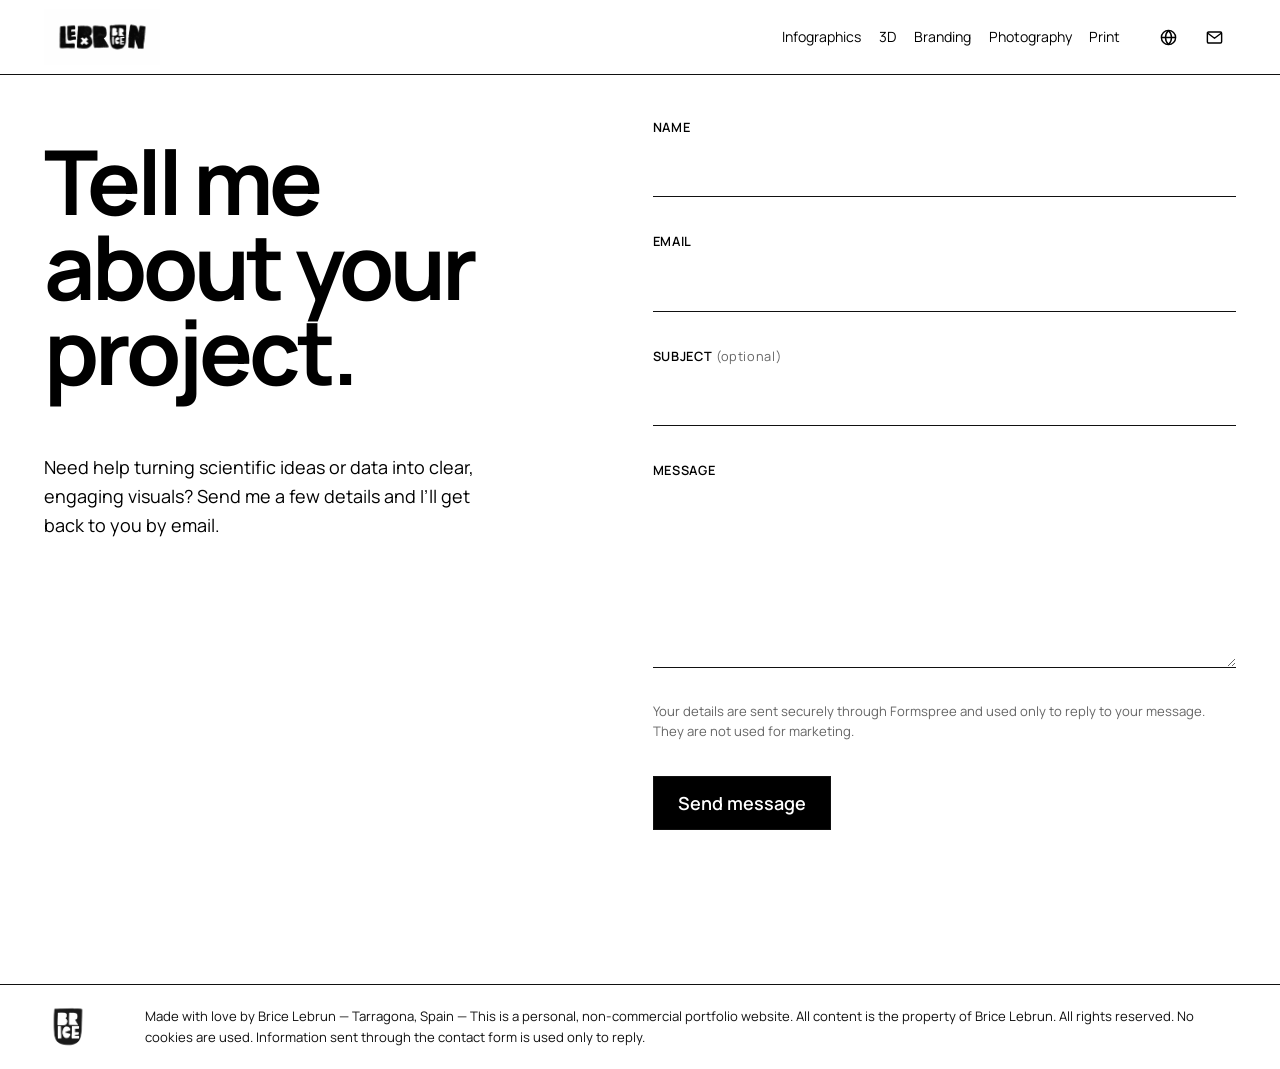
==== commit d640392c: "Update infographics page title" ====
--- a/contact.html
+++ b/contact.html
@@ -32,7 +32,6 @@
           <ul class="nav-list">
             <li><a href="categories/infographics.html">Infographics</a></li>
             <li><a href="categories/photorealistic-3d-rendering.html">3D</a></li>
-            <li><a href="categories/data-visualization.html">DataViz</a></li>
             <li><a href="categories/visual-identity.html">Branding</a></li>
             <li><a href="categories/photography.html">Photography</a></li>
             <li><a href="categories/print-illustration.html">Print</a></li>
